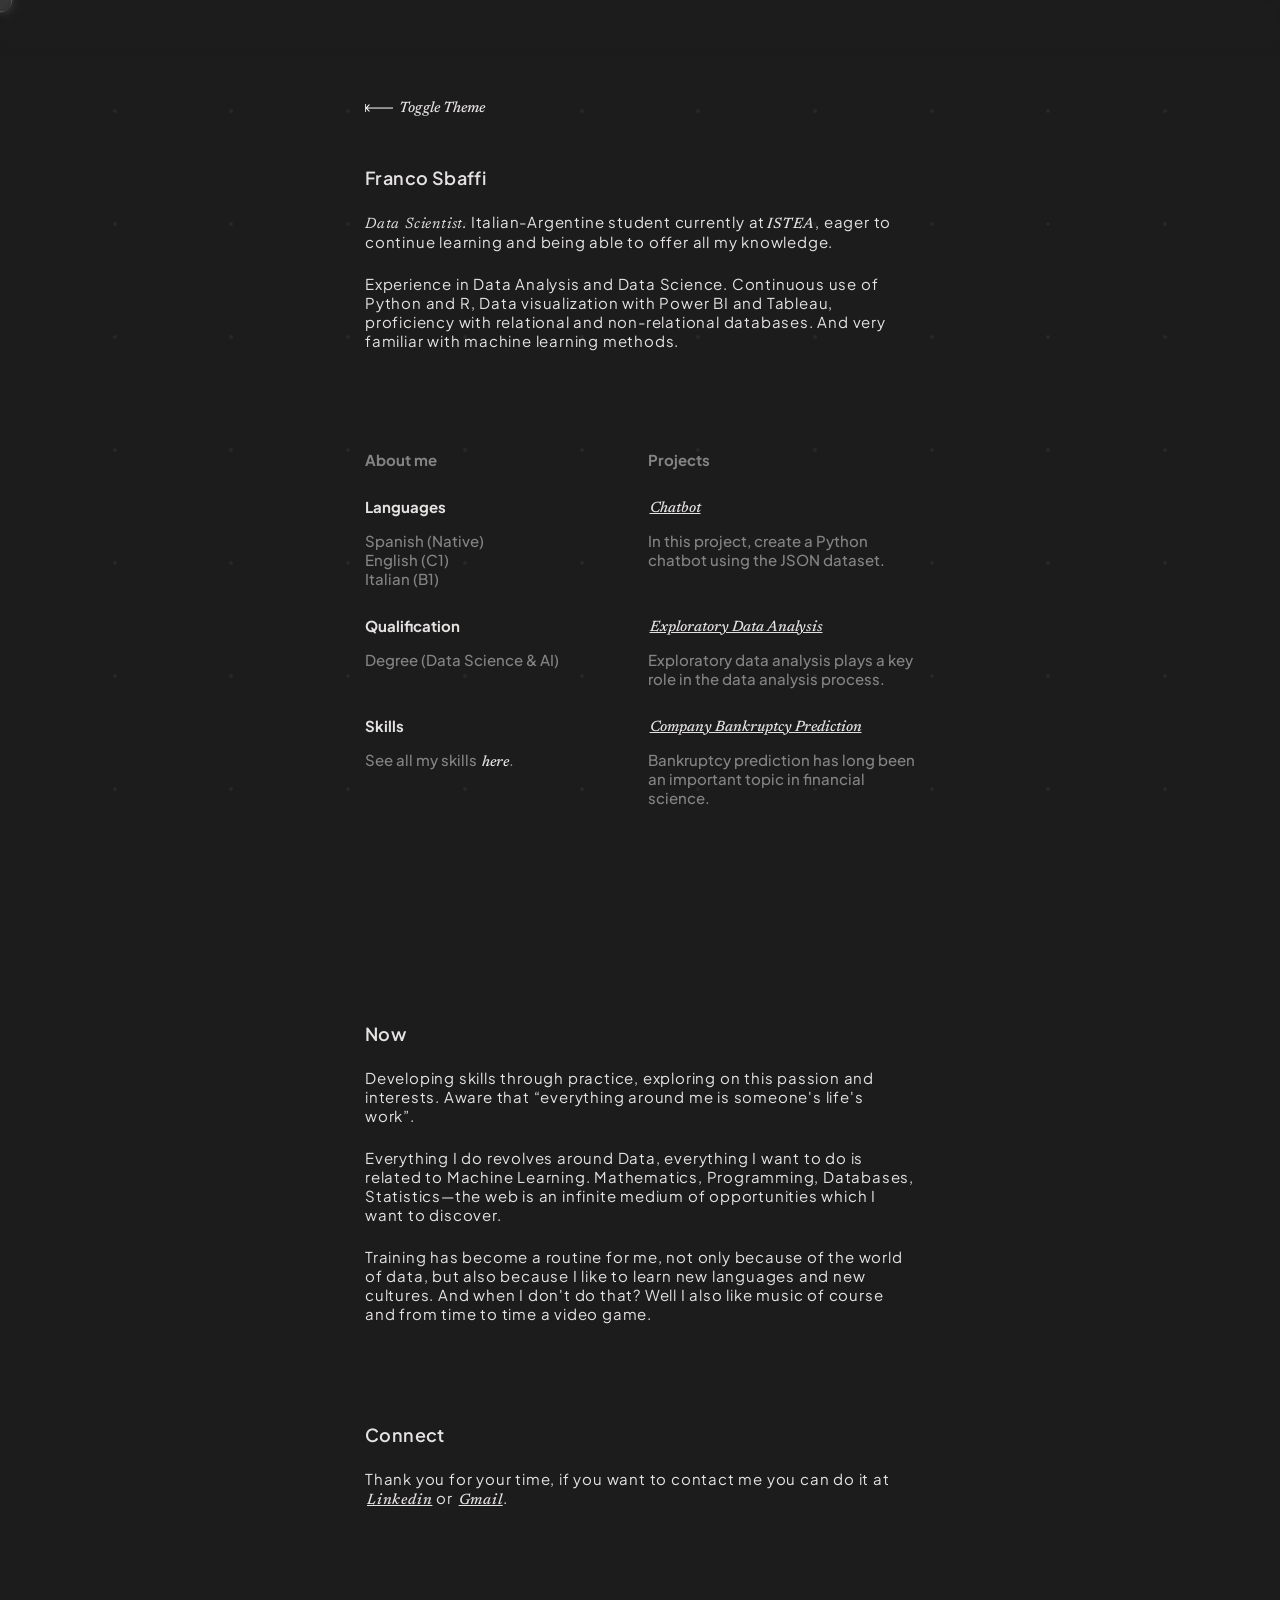
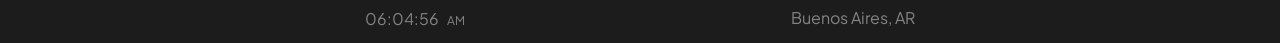
==== index.html @ c30d947d "Portfolio" ====
<!DOCTYPE html>
<html lang="en">

<head>
    <meta charset="UTF-8">
    <meta http-equiv="X-UA-Compatible" content="IE=edge">
    <meta name="viewport" content="width=device-width, initial-scale=1.0">
    <title>Franco Sbaffi</title>
    <link rel="icon" href="assets/img/Icon.svg">
    <link rel="stylesheet" href="assets/css/style.css">
</head>

<body>

    <!-- Bg Animation Effect Start -->
    <div class="bg-animation-effect"></div>
    <!-- Bg Animation Effect End -->


    <!-- START CURSOR -->

    <div class="container cursor outer"></div>
    <div class="container cursor inner"></div>

    <!-- END CURSOR -->

    <!-- PROGRESS BAR START -->
    
    <!-- PROGRESS BAR END -->

    <!-- START NAVBAR -->

    <nav class="navbar">
    </nav>
    
    <!-- END NAVBAR -->


    <!-- START ARTICLE -->

    <main class="container fade-in">
        <article class="sec-padding">
            <div class="arrow-back">
                <img class="arrow-img" src="assets/img/arrow.png" alt="arrow">
                <a class="btn link" href="#">Toggle Theme</a>
            </div>
            <div class="align-start">
                <h1 class="title">Franco Sbaffi</h1>
                <p class="sub-title"><span>Data Scientist.</span> Italian-Argentine student currently at<a class="link" href="https://www.istea.edu.ar/tecnicatura-superior-en-ciencias-de-datos" target="_blank">ISTEA</a>, eager to continue learning and being able to offer all my knowledge.</p>
            </div>
            <div class="align-start">
                <p class="sub-title">
                     Experience in Data Analysis and Data Science. Continuous use of Python and R, Data visualization with Power BI and Tableau, proficiency with relational and non-relational databases. And very familiar with machine learning methods.
                </p>
            </div>
            <div class="sec-grid sec-padding">
                <h3>About me</h3>
                <h3>Projects</h3>
                <p class="dot">Languages</p>
                <p class="dot"><a class="project-link link" href="#">Chatbot</a></p>
                <p class="desc">Spanish (Native) <br> English (C1) <br> Italian (B1)</p>
                <p class="desc">In this project, create a Python chatbot using the JSON dataset.</p>
                <p class="dot">Qualification</p>
                <p class="dot"><a class="project-link link" href="#">Exploratory Data Analysis</a></p>
                <p class="desc">Degree (Data Science & AI)</p>
                <p class="desc">Exploratory data analysis plays a key role in the data analysis process.</p>
                <p class="dot">Skills</p>
                <p class="dot"><a class="project-link link" href="#">Company Bankruptcy Prediction</a></p>
                <p class="desc">See all my skills <a class="link" href="https://www.linkedin.com/in/franco-sbaffi/details/skills/" target="_blank">here</a>.</p>
                <p class="desc">Bankruptcy prediction has long been an important topic in financial science.</p>
                <p></p>
            </div>
            <div class="sec-padding">
                <h2>Now</h2>
                <p class="sub-title">Developing skills through practice, exploring on this passion and interests. Aware that “everything around me is someone's life's work”.</p>
                <p class="sub-title">Everything I do revolves around Data, everything I want to do is related to Machine Learning. Mathematics, Programming, Databases, Statistics—the web is an infinite medium of opportunities which I want to discover.</p>
                <p class="sub-title">Training has become a routine for me, not only because of the world of data, but also because I like to learn new languages and new cultures. And when I don't do that? Well I also like music of course and from time to time a video game.</p>
            </div>
            <div>
                <h2>Connect</h2>
                <p class="sub-title">Thank you for your time, if you want to contact me you can do it at<a class="btn link social" href="https://www.linkedin.com/in/franco-sbaffi/" target="_blank"><span>Linkedin</span></a> or <a class="btn link social" href="mailto:sbaffids@gmail.com" target="_blank"><span>Gmail</span></a>.</p>
            </div>
        </article>     
    </main>

    <!-- END ARTICLE -->

    <!-- START CLOCK -->
    <div class="container timer fade-in">

        <div class="time">12:05:32</div>
        <div class="time-per">am</div>
        <div class="ubication_ar">Buenos Aires, AR</div>

    </div>
    <!-- END CLOCK -->

    <script src="assets/js/script.js"></script>
</body>

</html>
---- assets/css/style.css ----
/* FONTS */
@import url('https://fonts.googleapis.com/css2?family=Plus+Jakarta+Sans:wght@200;300;400;500;600;700;800&display=swap');
@import url('https://fonts.googleapis.com/css2?family=Newsreader:opsz,wght@6..72,200;6..72,300;6..72,400;6..72,500;6..72,600&display=swap');


/* VARIABLES */

:root {
    --background: #1c1c1c;
    --background-animated: #292727;
    --white: #e5e2e2;
    --dark: #293241;
    --font-primary: 'Plus Jakarta Sans', sans-serif; 
    --font-secondary: 'Newsreader', serif;
    --border-cursor: #f7f7f770;
    --inner-cursor: #f7f7f720;
    --inner-hover: #f7f7f7;
    --scrollbar: #3f3c3c;
    --opacity: #858383;
}

.fade-in {
    animation: fadeIn ease 5s;
    -webkit-animation: fadeIn ease 5s;
    -moz-animation: fadeIn ease 5s;
    -o-animation: fadeIn ease 5s;
    -ms-animation: fadeIn ease 5s;
  }
  
  
  @keyframes fadeIn{
    0% {
      opacity:0;
    }
    100% {
      opacity:1;
    }
  }
  
  @-moz-keyframes fadeIn {
    0% {
      opacity:0;
    }
    100% {
      opacity:1;
    }
  }
  
  @-webkit-keyframes fadeIn {
    0% {
      opacity:0;
    }
    100% {
      opacity:1;
    }
  }
  
  @-o-keyframes fadeIn {
    0% {
      opacity:0;
    }
    100% {
      opacity:1;
    }
  }
  
  @-ms-keyframes fadeIn {
    0% {
      opacity:0;
    }
    100% {
      opacity:1;
    }
  }
  

/*  GLOBALS SETTING  */

* {
    margin: 0;
    padding: 0;
    box-sizing: border-box;
}

body {
    background-color: var(--background);
    font-family: 'Plus Jakarta Sans', sans-serif;
    font-family: 'Newsreader', serif;
    cursor: none;
    overflow-x: hidden;
}

body.dark {
    --background: #e6e6e6;
    --background-animated: #dacdcd;
    --white: #181a1f;
    --font-primary: 'Plus Jakarta Sans', sans-serif; 
    --font-secondary: 'Newsreader', serif;
    --border-cursor: #1d1c1c70;
    --inner-cursor: #07070720;
    --inner-hover: #f7f7f7; 
    --scrollbar: #b8acac;
}

body.dark img {
    -webkit-filter: var(--white);
    filter: invert(100%);  
}

body::-webkit-scrollbar {
    display: none;
    width: 12px;
}

body::-webkit-scrollbar-track {
    background: var(--background);
}

body::-webkit-scrollbar-thumb {
    background-color: var(--scrollbar);
    border-radius: 3px;
}

a {
    text-decoration: none;
    cursor: none;
}

.container{
    max-width: 550px;
    margin: 0 auto;
    width: 90%;
}

.min-vh-100{
    min-height: 100vh;
}

.row{
    display: flex;
    flex-wrap: wrap;
}

.sec-padding{
    padding: 100px 0;
}

/* PROGRESS BAR */




/* MAIN START */

.navbar {
    position: fixed;
    height: 3.5em;
    width: 100%;
    backdrop-filter: blur(5px);
    opacity: .95;
    -webkit-backdrop-filter: blur(5px);
    -webkit-mask-image: linear-gradient(#000 25%, transparent);
    mask-image: linear-gradient(#000 25%, transparent);
}

.cursor {
    position: absolute;
    width: 25px;
    height: 25px;
    border-radius: 50%;
    transform: translate(-50%, -50%);
    pointer-events: none;
}

.outer {
    border: 1px solid var(--border-cursor);
}

.inner {
    background: var(--inner-cursor);  
    transition: 250ms ease-out;
}

.cursor.hover {
    transform: translate(-50%, -50%) scale(3); 
    transition: transform 250ms ease-in-out;
}

.inner.hover {
    background: var(--inner-hover);
    mix-blend-mode: difference;
}

main {
    display: flex;
    align-items: flex-start;
    justify-content: flex-start;
}

.arrow-back {
    padding-bottom: 50px;
}

.btn {
    display: inline-block;        
}

.link {
    font-size: 15px;
    font-weight: 500;
    font-style: italic;
    padding-left: 2px;
    color: var(--white);
    font-family: var(--font-secondary);
}

.link:hover {
    text-decoration: underline;  
}

.title {
    color: var(--white);
    letter-spacing: 0.4px;
    font-size: 18px;
    font-weight: 600;
    font-family: var(--font-primary);
}

span {
    font-size: 15px;
    font-style: italic;
    font-family: var(--font-secondary);
}

.sub-title {
    color: var(--white);
    letter-spacing: 0.8px;
    padding-top: 23px;
    font-family: var(--font-primary);
    font-size: 15px;
}

.project-link {
    color: var(--white);
    text-decoration: underline;
}

/* GRID TABLE */

.sec-grid {
    display: grid;
    grid-gap: 15px;
    text-align: left;
    grid-template-columns: 1fr 1fr;
    align-items: left;
    max-width: 1080px;
    margin: auto;
}

h3 {
    font-family: var(--font-primary);
    font-size: 15px;
    color: var(--opacity);
}

.dot {
    color: var(--white);
    font-family: var(--font-primary);
    position: relative; 
    place-self: center stretch;
    font-size: 15px;
    font-weight: 700;
    padding-top: 12px;
}

.dot::after {
    position: absolute;
    font-size: 0.75em;
    right: -12px;
}


.desc {
    font-size: 15px;
    font-family: var(--font-primary);
    color: var(--opacity);
    font-weight: 500;
}

/* CONNECT */

h2 {
    color: var(--white);
    font-family: var(--font-primary);
    letter-spacing: 0.4px;
    font-size: 18px;
    font-weight: 600;
}

.social {
    color: var(--white);
    text-decoration: 1px underline;
    font-weight: 500;
}

.timer {
    font-family: var(--font-primary);
    padding-bottom: 15px;
}

.time {
    color: var(--opacity);
    font-size: 16px;
    display: inline-block;
}

.time-per {
    color: var(--opacity);
    display: inline-block;
    text-transform: uppercase;
    font-size: 12px;
    margin-left: 5px;
}

.ubication_ar {
    display: flex;
    justify-content: end;
    text-align: end;
    color: var(--opacity);
    margin-top: -22.5px;
}

/* BACKGROUND ANIMATION EFFECT */

.bg-animation-effect {
    position: fixed;
    left: 0;
    top: 0;
    height: 100%;
    width: 100%;
    z-index: -1;
    display: flex;
    flex-wrap: wrap;
    align-content: space-evenly;
}

.bg-animation-effect div {
    height: 4px;
    width: 4px;
    background-color: var(--background-animated);
    margin-left: calc((100% - 40px) / 11);
    border-radius: 50%;
}

.bg-animation-effect div:nth-child(even) {
    animation: evenItems 9s linear infinite;
}

@keyframes evenItems {
    0% {
        transform: translateY(0vh);
    }

    100% {
        transform: translateY(12.5vh);
    }
}

.bg-animation-effect div:nth-child(odd) {
    animation: oddItems 8s linear infinite;
}

@keyframes oddItems {
    0% {
        transform: translateY(0vh);
    }

    100% {
        transform: translateY(-12.5vh);
    }
}

/* RESPONSIVE */

@media screen and (max-width: 767px){
    .cursor {
        display: none;  
    }
}

@media(max-width:767px){
    .bg-animation-effect .col-7,
    .bg-animation-effect .col-6{
        display: none;
    } 
    .bg-animation-effect div{
        margin-left: calc((100% - 20px) / 6);   
    }
    .portfolio-item{
        width: calc(100% - 30px); 
    }
}
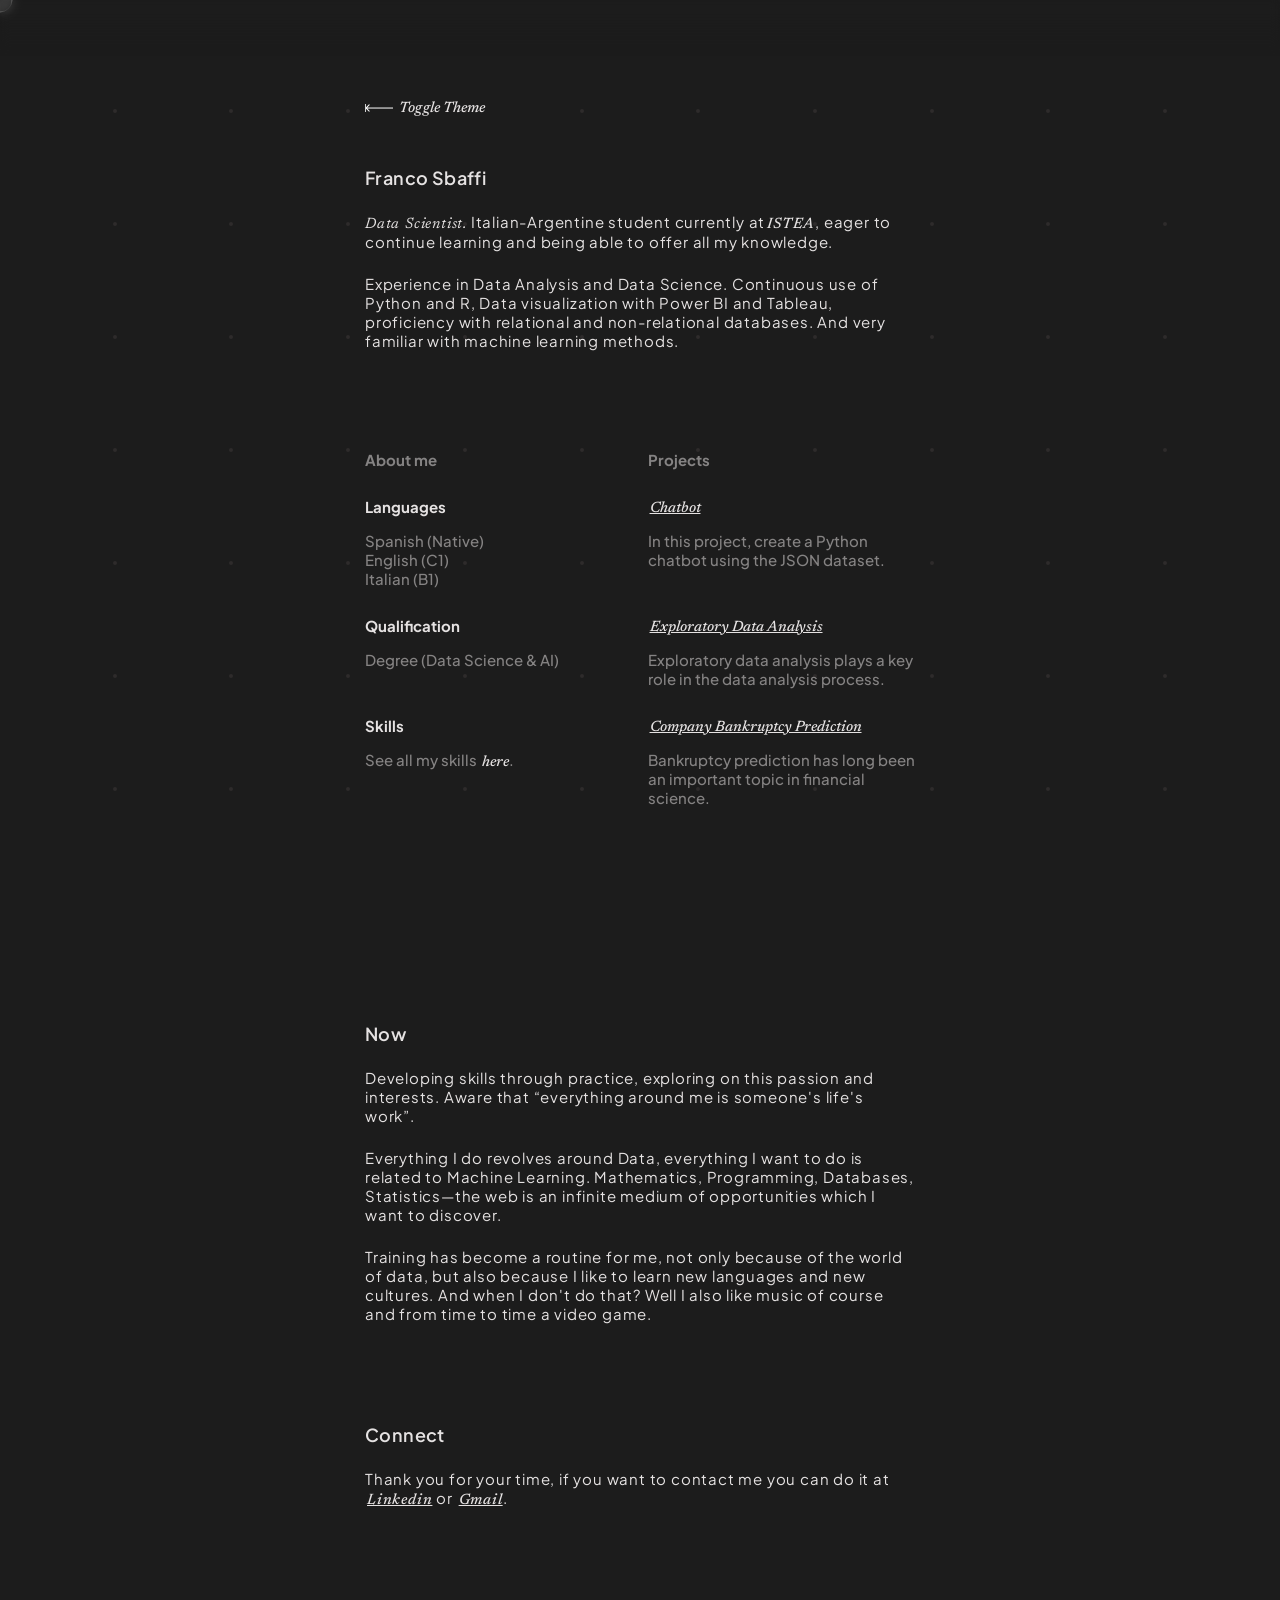
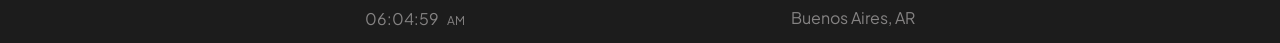
==== commit efbaa55e: "Last Portfolio" ====
--- a/index.html
+++ b/index.html
@@ -45,7 +45,9 @@
                 <a class="btn link" href="#">Toggle Theme</a>
             </div>
             <div class="align-start">
-                <h1 class="title">Franco Sbaffi</h1>
+                <h1 class="title hover-me">
+                    Franco Sbaffi
+                </h1>
                 <p class="sub-title"><span>Data Scientist.</span> Italian-Argentine student currently at<a class="link" href="https://www.istea.edu.ar/tecnicatura-superior-en-ciencias-de-datos" target="_blank">ISTEA</a>, eager to continue learning and being able to offer all my knowledge.</p>
             </div>
             <div class="align-start">
--- a/assets/css/style.css
+++ b/assets/css/style.css
@@ -1,4 +1,3 @@
-
 /* FONTS */
 @import url('https://fonts.googleapis.com/css2?family=Plus+Jakarta+Sans:wght@200;300;400;500;600;700;800&display=swap');
 @import url('https://fonts.googleapis.com/css2?family=Newsreader:opsz,wght@6..72,200;6..72,300;6..72,400;6..72,500;6..72,600&display=swap');
@@ -8,10 +7,10 @@
 
 :root {
     --background: #1c1c1c;
-    --background-animated: #292727;
+    --background-animated: #2e2b2b;
     --white: #e5e2e2;
     --dark: #293241;
-    --font-primary: 'Plus Jakarta Sans', sans-serif; 
+    --font-primary: 'Plus Jakarta Sans', sans-serif;
     --font-secondary: 'Newsreader', serif;
     --border-cursor: #f7f7f770;
     --inner-cursor: #f7f7f720;
@@ -26,54 +25,59 @@
     -moz-animation: fadeIn ease 5s;
     -o-animation: fadeIn ease 5s;
     -ms-animation: fadeIn ease 5s;
-  }
-  
-  
-  @keyframes fadeIn{
-    0% {
-      opacity:0;
-    }
-    100% {
-      opacity:1;
-    }
-  }
-  
-  @-moz-keyframes fadeIn {
-    0% {
-      opacity:0;
-    }
-    100% {
-      opacity:1;
-    }
-  }
-  
-  @-webkit-keyframes fadeIn {
-    0% {
-      opacity:0;
-    }
-    100% {
-      opacity:1;
-    }
-  }
-  
-  @-o-keyframes fadeIn {
-    0% {
-      opacity:0;
-    }
-    100% {
-      opacity:1;
-    }
-  }
-  
-  @-ms-keyframes fadeIn {
-    0% {
-      opacity:0;
-    }
-    100% {
-      opacity:1;
-    }
-  }
-  
+}
+
+
+@keyframes fadeIn {
+    0% {
+        opacity: 0;
+    }
+
+    100% {
+        opacity: 1;
+    }
+}
+
+@-moz-keyframes fadeIn {
+    0% {
+        opacity: 0;
+    }
+
+    100% {
+        opacity: 1;
+    }
+}
+
+@-webkit-keyframes fadeIn {
+    0% {
+        opacity: 0;
+    }
+
+    100% {
+        opacity: 1;
+    }
+}
+
+@-o-keyframes fadeIn {
+    0% {
+        opacity: 0;
+    }
+
+    100% {
+        opacity: 1;
+    }
+}
+
+@-ms-keyframes fadeIn {
+    0% {
+        opacity: 0;
+    }
+
+    100% {
+        opacity: 1;
+    }
+}
+
 
 /*  GLOBALS SETTING  */
 
@@ -93,19 +97,19 @@
 
 body.dark {
     --background: #e6e6e6;
-    --background-animated: #dacdcd;
+    --background-animated: #cbbbbb;
     --white: #181a1f;
-    --font-primary: 'Plus Jakarta Sans', sans-serif; 
+    --font-primary: 'Plus Jakarta Sans', sans-serif;
     --font-secondary: 'Newsreader', serif;
     --border-cursor: #1d1c1c70;
     --inner-cursor: #07070720;
-    --inner-hover: #f7f7f7; 
+    --inner-hover: #f7f7f7;
     --scrollbar: #b8acac;
 }
 
 body.dark img {
     -webkit-filter: var(--white);
-    filter: invert(100%);  
+    filter: invert(100%);
 }
 
 body::-webkit-scrollbar {
@@ -127,22 +131,22 @@
     cursor: none;
 }
 
-.container{
+.container {
     max-width: 550px;
     margin: 0 auto;
     width: 90%;
 }
 
-.min-vh-100{
+.min-vh-100 {
     min-height: 100vh;
 }
 
-.row{
+.row {
     display: flex;
     flex-wrap: wrap;
 }
 
-.sec-padding{
+.sec-padding {
     padding: 100px 0;
 }
 
@@ -178,12 +182,12 @@
 }
 
 .inner {
-    background: var(--inner-cursor);  
+    background: var(--inner-cursor);
     transition: 250ms ease-out;
 }
 
 .cursor.hover {
-    transform: translate(-50%, -50%) scale(3); 
+    transform: translate(-50%, -50%) scale(3);
     transition: transform 250ms ease-in-out;
 }
 
@@ -203,7 +207,7 @@
 }
 
 .btn {
-    display: inline-block;        
+    display: inline-block;
 }
 
 .link {
@@ -216,7 +220,7 @@
 }
 
 .link:hover {
-    text-decoration: underline;  
+    text-decoration: underline;
 }
 
 .title {
@@ -267,7 +271,7 @@
 .dot {
     color: var(--white);
     font-family: var(--font-primary);
-    position: relative; 
+    position: relative;
     place-self: center stretch;
     font-size: 15px;
     font-weight: 700;
@@ -383,22 +387,24 @@
 
 /* RESPONSIVE */
 
-@media screen and (max-width: 767px){
+@media screen and (max-width: 767px) {
     .cursor {
-        display: none;  
-    }
-}
-
-@media(max-width:767px){
+        display: none;
+    }
+}
+
+@media(max-width:767px) {
+
     .bg-animation-effect .col-7,
-    .bg-animation-effect .col-6{
+    .bg-animation-effect .col-6 {
         display: none;
-    } 
-    .bg-animation-effect div{
-        margin-left: calc((100% - 20px) / 6);   
-    }
-    .portfolio-item{
-        width: calc(100% - 30px); 
-    }
-}
-
+    }
+
+    .bg-animation-effect div {
+        margin-left: calc((100% - 20px) / 6);
+    }
+
+    .portfolio-item {
+        width: calc(100% - 30px);
+    }
+}
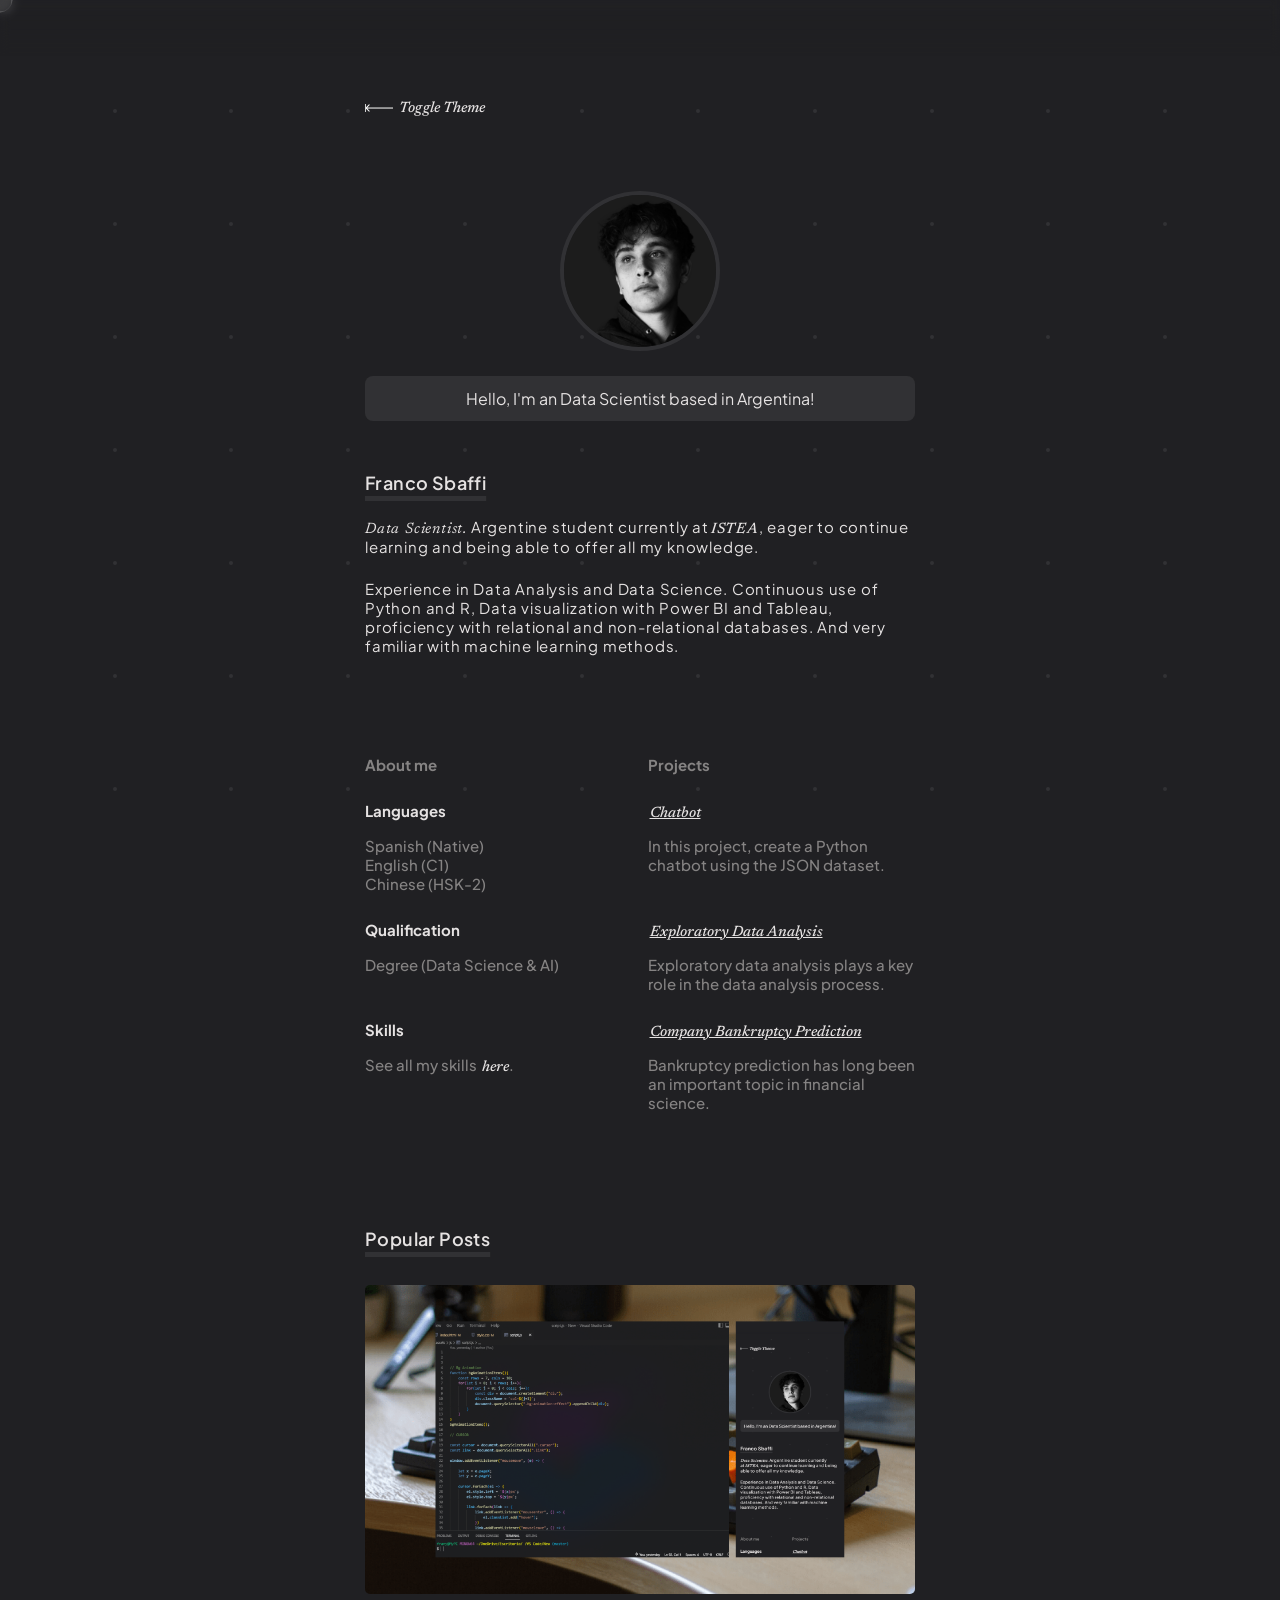
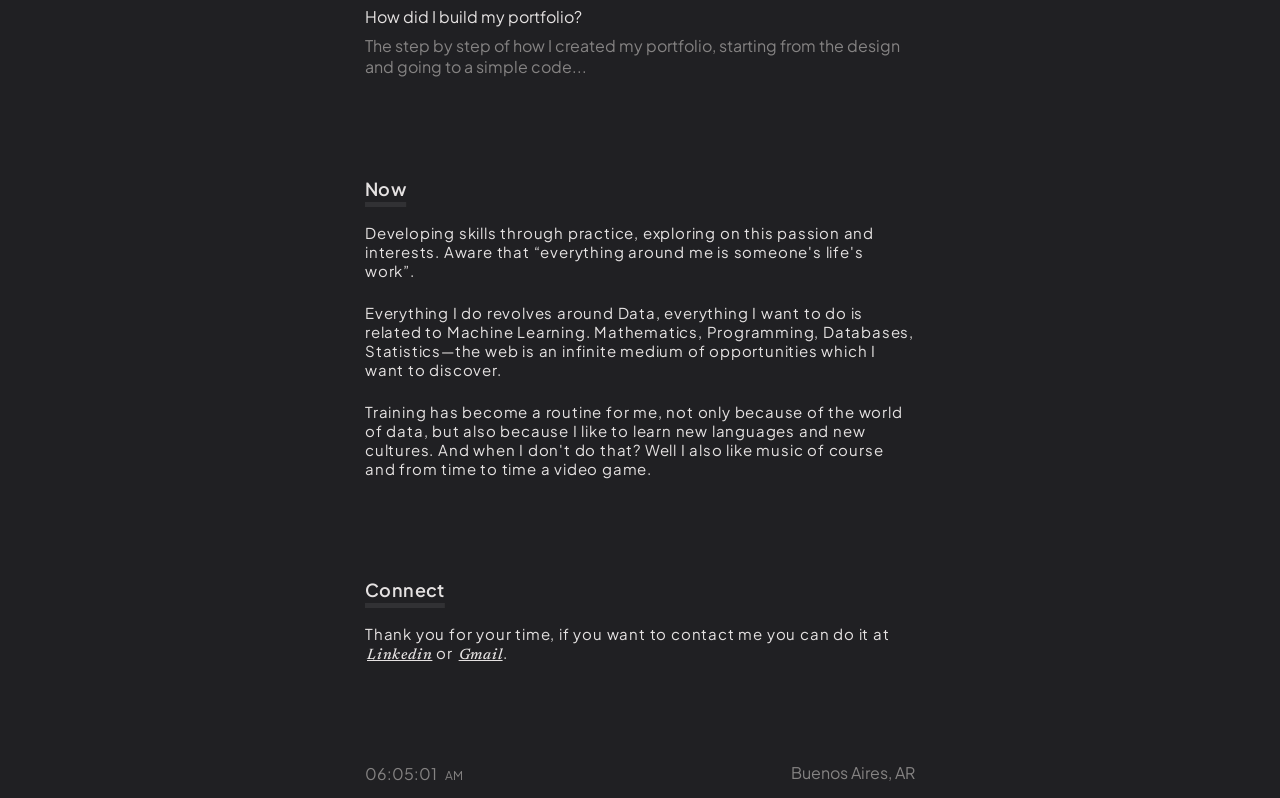
==== commit 70ddfe93: "Update Portfolio" ====
--- a/index.html
+++ b/index.html
@@ -45,10 +45,16 @@
                 <a class="btn link" href="#">Toggle Theme</a>
             </div>
             <div class="align-start">
+                <div>
+                    <div class="img-content">
+                        <img class="profile-img" src="assets/img/Profile.jpg" alt="Picture">
+                    </div>     
+                    <p class="presentation">Hello, I'm an Data Scientist based in Argentina!</p>
+                </div>
                 <h1 class="title hover-me">
                     Franco Sbaffi
                 </h1>
-                <p class="sub-title"><span>Data Scientist.</span> Italian-Argentine student currently at<a class="link" href="https://www.istea.edu.ar/tecnicatura-superior-en-ciencias-de-datos" target="_blank">ISTEA</a>, eager to continue learning and being able to offer all my knowledge.</p>
+                <p class="sub-title"><span>Data Scientist.</span>  Argentine student currently at<a class="link" href="https://www.istea.edu.ar/tecnicatura-superior-en-ciencias-de-datos" target="_blank">ISTEA</a>, eager to continue learning and being able to offer all my knowledge.</p>
             </div>
             <div class="align-start">
                 <p class="sub-title">
@@ -60,7 +66,7 @@
                 <h3>Projects</h3>
                 <p class="dot">Languages</p>
                 <p class="dot"><a class="project-link link" href="#">Chatbot</a></p>
-                <p class="desc">Spanish (Native) <br> English (C1) <br> Italian (B1)</p>
+                <p class="desc">Spanish (Native) <br> English (C1) <br> Chinese (HSK-2)</p>
                 <p class="desc">In this project, create a Python chatbot using the JSON dataset.</p>
                 <p class="dot">Qualification</p>
                 <p class="dot"><a class="project-link link" href="#">Exploratory Data Analysis</a></p>
@@ -71,6 +77,15 @@
                 <p class="desc">See all my skills <a class="link" href="https://www.linkedin.com/in/franco-sbaffi/details/skills/" target="_blank">here</a>.</p>
                 <p class="desc">Bankruptcy prediction has long been an important topic in financial science.</p>
                 <p></p>
+            </div>
+            <div>
+                <h2>Popular Posts</h2>
+                <div class="post-content">
+                    <a href="#"><img class="post" src="assets/img/post/Post1.png"  alt="">
+                    <p class="title-post">How did I build my portfolio?</p>
+                    <p class="sub-title-post">The step by step of how I created my portfolio, starting from the design and going to a simple code...</p>
+                    </a>
+                </div>
             </div>
             <div class="sec-padding">
                 <h2>Now</h2>
--- a/assets/css/style.css
+++ b/assets/css/style.css
@@ -6,8 +6,8 @@
 /* VARIABLES */
 
 :root {
-    --background: #1c1c1c;
-    --background-animated: #2e2b2b;
+    --background: #202023;
+    --background-animated: #313134;
     --white: #e5e2e2;
     --dark: #293241;
     --font-primary: 'Plus Jakarta Sans', sans-serif;
@@ -19,6 +19,11 @@
     --opacity: #858383;
 }
 
+::selection {
+    background: var(--background-animated);
+    color: var(--white);
+}
+
 .fade-in {
     animation: fadeIn ease 5s;
     -webkit-animation: fadeIn ease 5s;
@@ -96,8 +101,8 @@
 }
 
 body.dark {
-    --background: #e6e6e6;
-    --background-animated: #cbbbbb;
+    --background: #f0e7db;
+    --background-animated: #d3c9bc;
     --white: #181a1f;
     --font-primary: 'Plus Jakarta Sans', sans-serif;
     --font-secondary: 'Newsreader', serif;
@@ -107,14 +112,13 @@
     --scrollbar: #b8acac;
 }
 
-body.dark img {
+body.dark .arrow-img {
     -webkit-filter: var(--white);
     filter: invert(100%);
 }
 
 body::-webkit-scrollbar {
-    display: none;
-    width: 12px;
+    width: 15px;
 }
 
 body::-webkit-scrollbar-track {
@@ -122,7 +126,7 @@
 }
 
 body::-webkit-scrollbar-thumb {
-    background-color: var(--scrollbar);
+    background-color: var(--background-animated);
     border-radius: 3px;
 }
 
@@ -223,12 +227,40 @@
     text-decoration: underline;
 }
 
+.img-content {
+    display: flex;
+    align-items: center;
+    justify-content: center;
+    margin-top: 25px;
+    margin-bottom: 25px;
+}
+
+.profile-img {
+    width: 160px;
+    border-radius: 50%; 
+    border: 4px solid var(--background-animated); 
+}
+
+.presentation {
+    background: var(--background-animated);
+    padding: 12px;
+    margin-bottom: 15px;
+    border-radius: 8px;
+    color: var(--white);
+    font-family: var(--font-primary);
+    text-align: center;
+}
+
 .title {
     color: var(--white);
     letter-spacing: 0.4px;
     font-size: 18px;
     font-weight: 600;
     font-family: var(--font-primary);
+    margin-top: 50px;
+    text-decoration: 5px underline;
+    text-underline-offset: 6px;
+    text-decoration-color: var(--background-animated);
 }
 
 span {
@@ -292,6 +324,32 @@
     font-weight: 500;
 }
 
+/* POST */
+
+.post { 
+    width: 100%;
+    margin-top: 35px;
+    border-radius: 5px;
+}
+
+.post:hover {
+    cursor: pointer;
+    filter: brightness(0.5);
+    transition: all .2s linear;
+}
+
+.title-post {
+    color: var(--white);
+    font-family: var(--font-primary);
+    margin-top: 8px;
+}
+
+.sub-title-post {
+    color: var(--opacity);
+    font-family: var(--font-primary);
+    margin-top: 8px;
+}
+
 /* CONNECT */
 
 h2 {
@@ -300,6 +358,9 @@
     letter-spacing: 0.4px;
     font-size: 18px;
     font-weight: 600;
+    text-decoration: 5px underline;
+    text-underline-offset: 6px;
+    text-decoration-color: var(--background-animated);
 }
 
 .social {
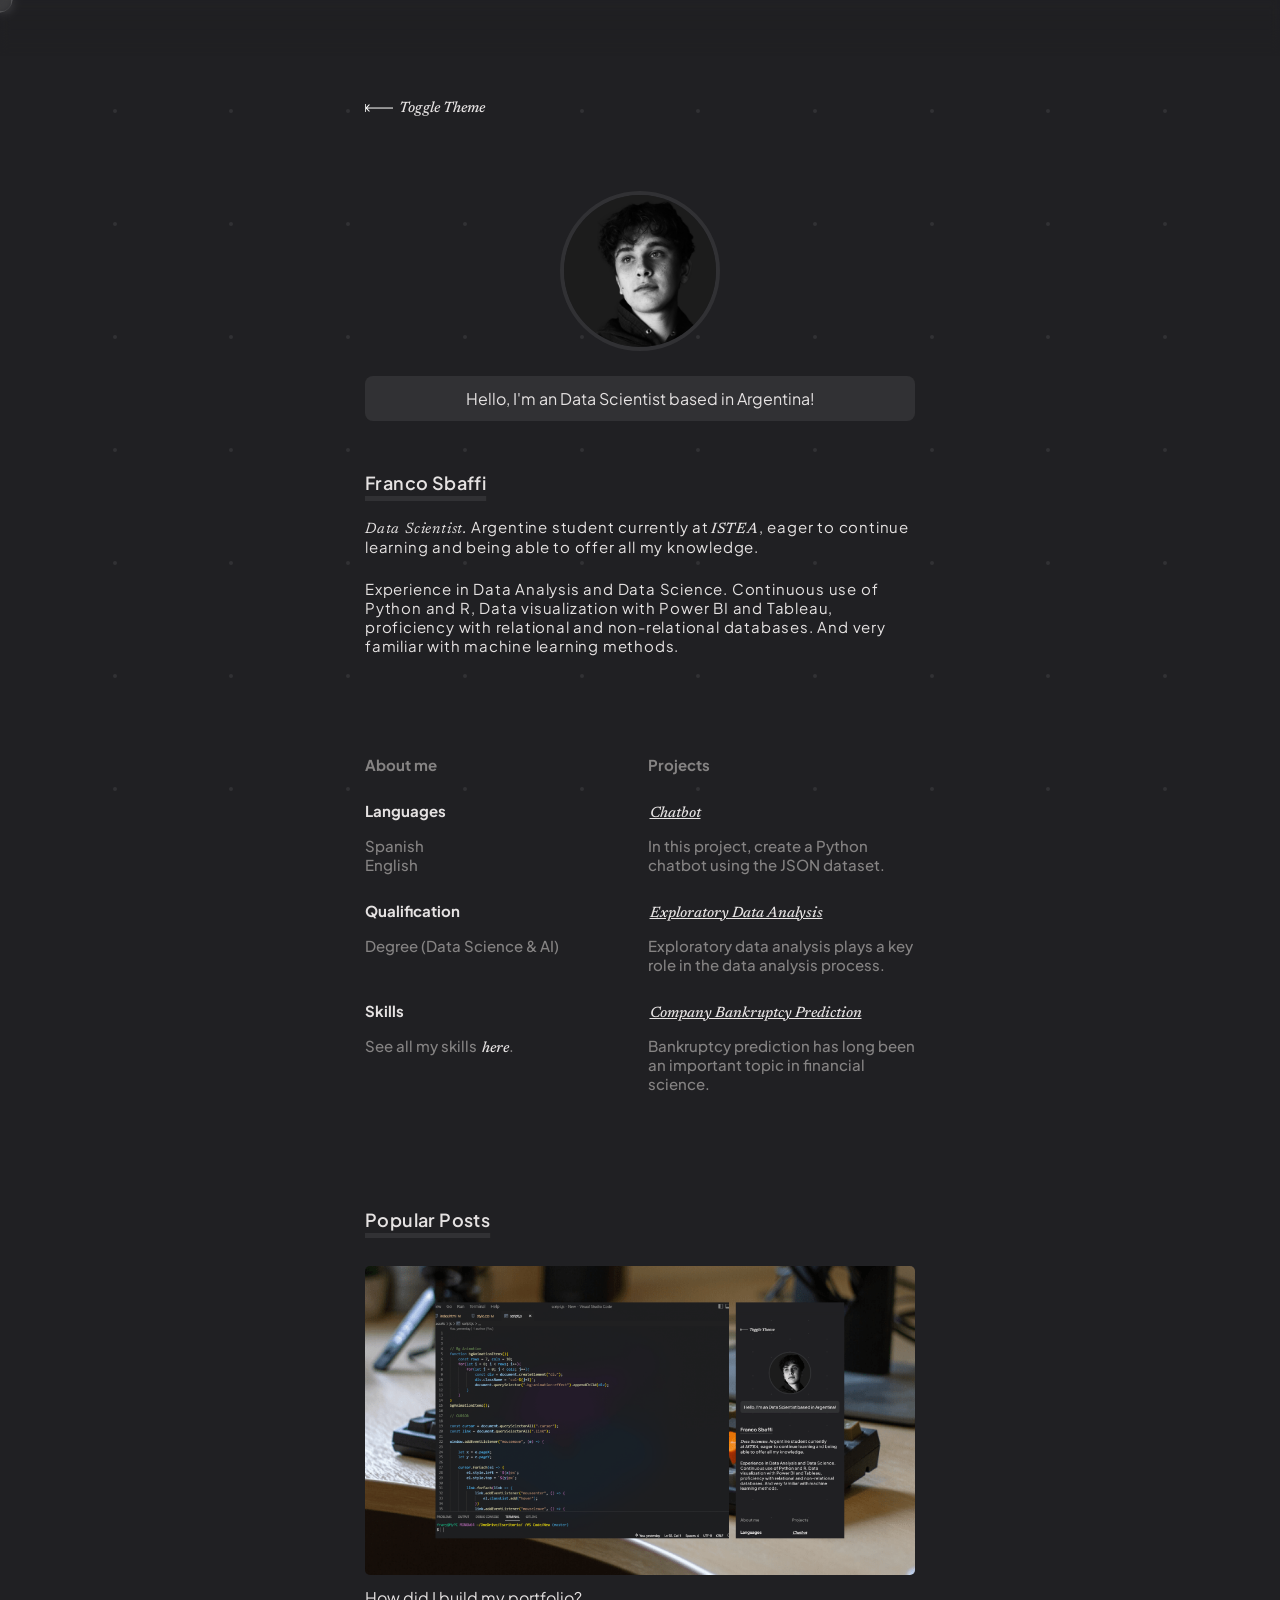
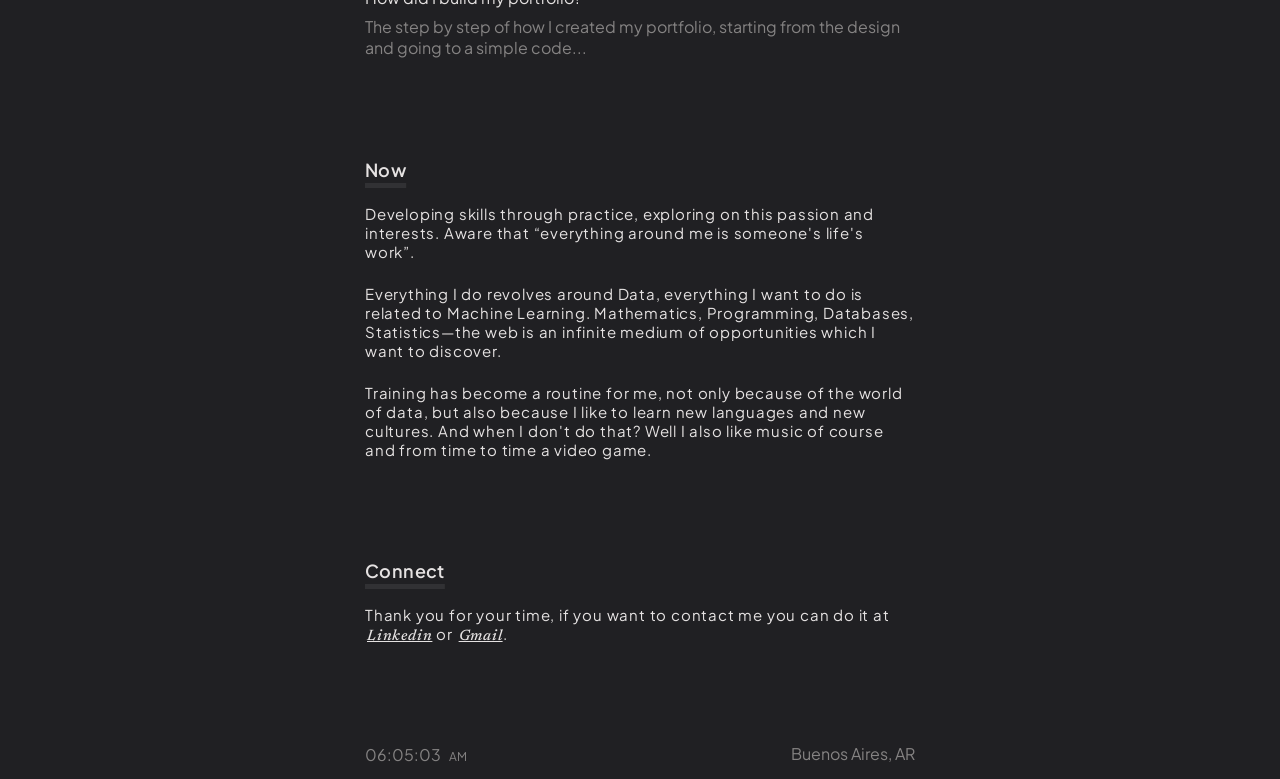
==== commit 0d4eee1d: "Update Section Portfolio" ====
--- a/index.html
+++ b/index.html
@@ -23,10 +23,6 @@
     <div class="container cursor inner"></div>
 
     <!-- END CURSOR -->
-
-    <!-- PROGRESS BAR START -->
-    
-    <!-- PROGRESS BAR END -->
 
     <!-- START NAVBAR -->
 
@@ -66,7 +62,7 @@
                 <h3>Projects</h3>
                 <p class="dot">Languages</p>
                 <p class="dot"><a class="project-link link" href="#">Chatbot</a></p>
-                <p class="desc">Spanish (Native) <br> English (C1) <br> Chinese (HSK-2)</p>
+                <p class="desc">Spanish <br> English <br></p>
                 <p class="desc">In this project, create a Python chatbot using the JSON dataset.</p>
                 <p class="dot">Qualification</p>
                 <p class="dot"><a class="project-link link" href="#">Exploratory Data Analysis</a></p>
@@ -81,7 +77,7 @@
             <div>
                 <h2>Popular Posts</h2>
                 <div class="post-content">
-                    <a href="#"><img class="post" src="assets/img/post/Post1.png"  alt="">
+                    <a href="assets/pages/post-portfolio.html"><img class="post" src="assets/img/post/Post1.png"  alt="">
                     <p class="title-post">How did I build my portfolio?</p>
                     <p class="sub-title-post">The step by step of how I created my portfolio, starting from the design and going to a simple code...</p>
                     </a>
--- a/assets/css/style.css
+++ b/assets/css/style.css
@@ -25,11 +25,11 @@
 }
 
 .fade-in {
-    animation: fadeIn ease 5s;
-    -webkit-animation: fadeIn ease 5s;
-    -moz-animation: fadeIn ease 5s;
-    -o-animation: fadeIn ease 5s;
-    -ms-animation: fadeIn ease 5s;
+    animation: fadeIn ease 2.5s;
+    -webkit-animation: fadeIn ease 2.5s;
+    -moz-animation: fadeIn ease 2.5s;
+    -o-animation: fadeIn ease 2.5s;
+    -ms-animation: fadeIn ease 2.5s;
 }
 
 
@@ -227,6 +227,23 @@
     text-decoration: underline;
 }
 
+.back-home {
+    font-style: italic;
+    font-family: var(--font-secondary);
+    color: var(--white);
+    padding-left: 2px;
+}
+
+.back-home:hover {
+    text-decoration: underline;
+}
+
+.back-post {
+    background-color: var(--background-animated);
+    border-radius: 3px;
+    padding: 1px;
+}
+
 .img-content {
     display: flex;
     align-items: center;
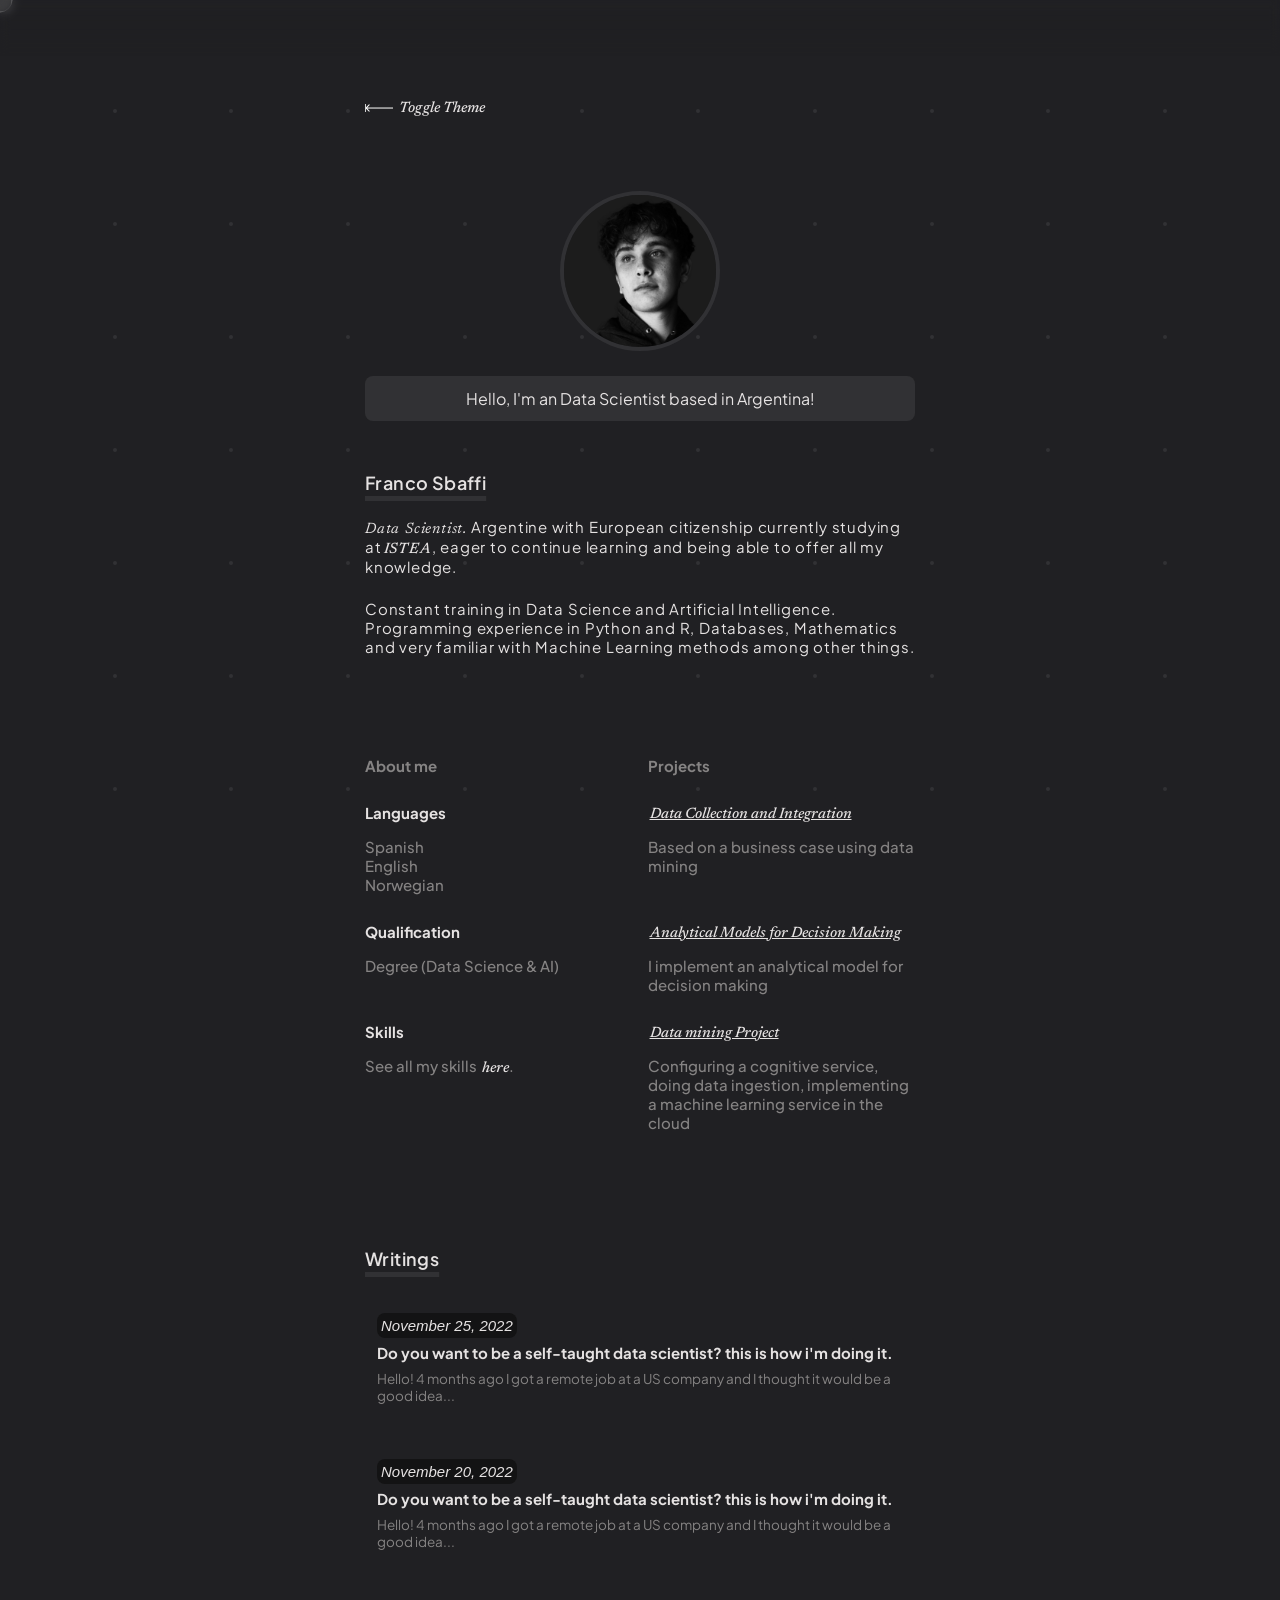
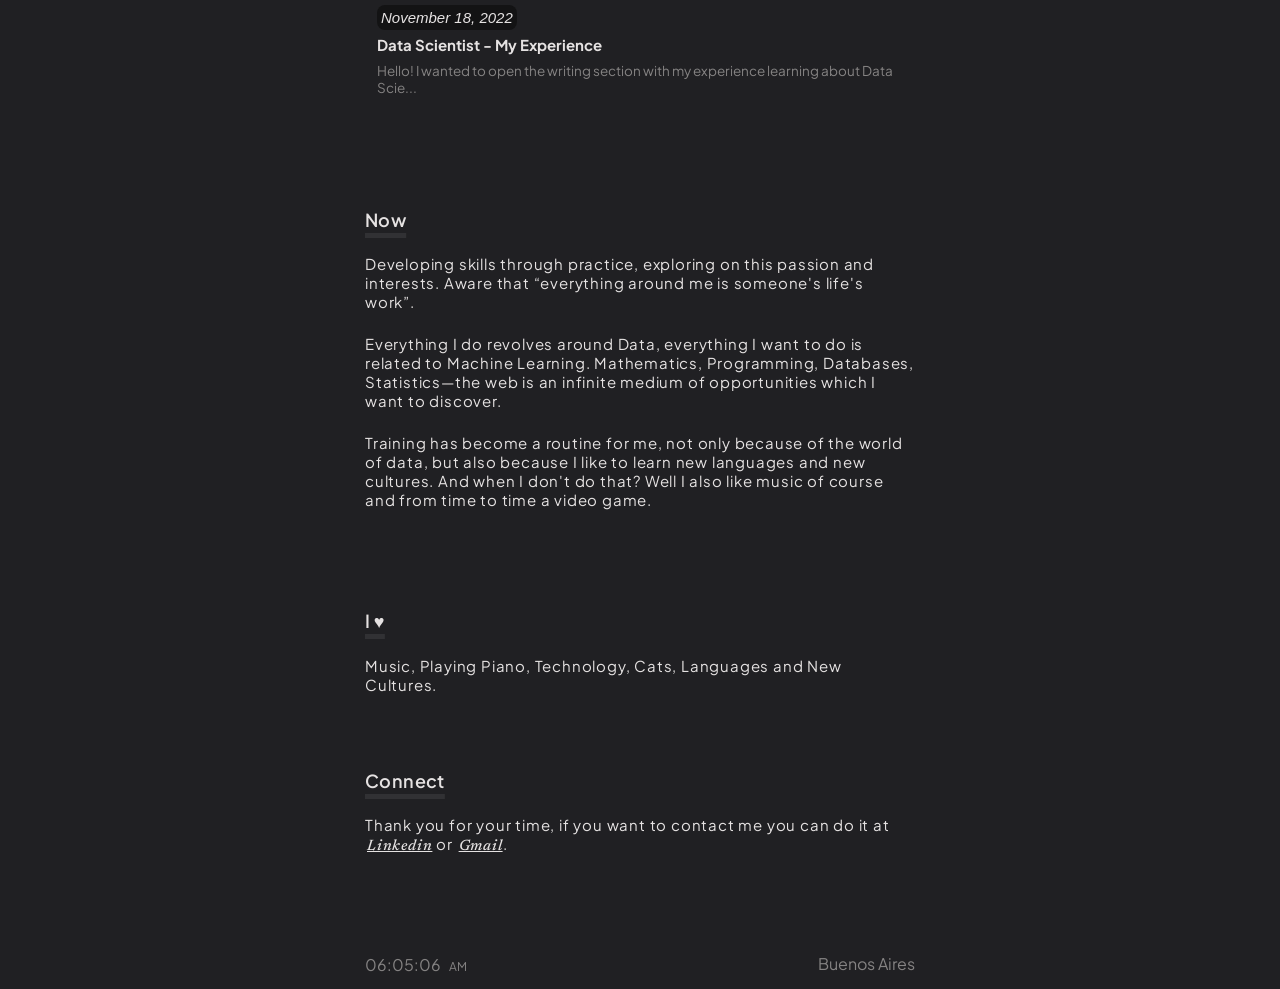
==== commit 15a2827c: "Writings New" ====
--- a/index.html
+++ b/index.html
@@ -5,7 +5,7 @@
     <meta charset="UTF-8">
     <meta http-equiv="X-UA-Compatible" content="IE=edge">
     <meta name="viewport" content="width=device-width, initial-scale=1.0">
-    <title>Franco Sbaffi</title>
+    <title>Franco Sbaffi - Homepage</title>
     <link rel="icon" href="assets/img/Icon.svg">
     <link rel="stylesheet" href="assets/css/style.css">
 </head>
@@ -50,37 +50,54 @@
                 <h1 class="title hover-me">
                     Franco Sbaffi
                 </h1>
-                <p class="sub-title"><span>Data Scientist.</span>  Argentine student currently at<a class="link" href="https://www.istea.edu.ar/tecnicatura-superior-en-ciencias-de-datos" target="_blank">ISTEA</a>, eager to continue learning and being able to offer all my knowledge.</p>
+                <p class="sub-title"><span>Data Scientist.</span>  Argentine with European citizenship  currently studying at<a class="link" href="https://www.istea.edu.ar/tecnicatura-superior-en-ciencias-de-datos" target="_blank">ISTEA</a>, eager to continue learning and being able to offer all my knowledge.</p>
             </div>
             <div class="align-start">
                 <p class="sub-title">
-                     Experience in Data Analysis and Data Science. Continuous use of Python and R, Data visualization with Power BI and Tableau, proficiency with relational and non-relational databases. And very familiar with machine learning methods.
+                    Constant training in Data Science and Artificial Intelligence. Programming experience in Python and R, Databases, Mathematics and very familiar with Machine Learning methods among other things.
                 </p>
             </div>
             <div class="sec-grid sec-padding">
                 <h3>About me</h3>
                 <h3>Projects</h3>
                 <p class="dot">Languages</p>
-                <p class="dot"><a class="project-link link" href="#">Chatbot</a></p>
-                <p class="desc">Spanish <br> English <br></p>
-                <p class="desc">In this project, create a Python chatbot using the JSON dataset.</p>
+                <p class="dot"><a class="project-link btn link" href="#">Data Collection and Integration</a></p>
+                <p class="desc">Spanish <br> English <br> Norwegian</p>
+                <p class="desc">Based on a business case using data mining </p>
                 <p class="dot">Qualification</p>
-                <p class="dot"><a class="project-link link" href="#">Exploratory Data Analysis</a></p>
+                <p class="dot"><a class="project-link link" href="#">Analytical Models for Decision Making</a></p>
                 <p class="desc">Degree (Data Science & AI)</p>
-                <p class="desc">Exploratory data analysis plays a key role in the data analysis process.</p>
+                <p class="desc">I implement an analytical model for decision making</p>
                 <p class="dot">Skills</p>
-                <p class="dot"><a class="project-link link" href="#">Company Bankruptcy Prediction</a></p>
+                <p class="dot"><a class="project-link link" href="#">Data mining Project</a></p>
                 <p class="desc">See all my skills <a class="link" href="https://www.linkedin.com/in/franco-sbaffi/details/skills/" target="_blank">here</a>.</p>
-                <p class="desc">Bankruptcy prediction has long been an important topic in financial science.</p>
+                <p class="desc">Configuring a cognitive service, doing data ingestion, implementing a machine learning service in the cloud</p>
                 <p></p>
             </div>
             <div>
-                <h2>Popular Posts</h2>
                 <div class="post-content">
-                    <a href="assets/pages/post-portfolio.html"><img class="post" src="assets/img/post/Post1.png"  alt="">
-                    <p class="title-post">How did I build my portfolio?</p>
-                    <p class="sub-title-post">The step by step of how I created my portfolio, starting from the design and going to a simple code...</p>
+                    <h2>Writings</h2>
+                    <a href="#">
+                        <div class="content-wr">
+                            <span class="date-wr">November 25, 2022</span>
+                            <h3 class="title-wr">Do you want to be a self-taught data scientist? this is how i'm doing it.</h3>
+                            <p class="sub-title-wr">Hello! 4 months ago I got a remote job at a US company and I thought it would be a good idea...</p> 
+                        </div>
                     </a>
+                    <a href="#">
+                        <div class="content-wr">
+                            <span class="date-wr">November 20, 2022</span>
+                            <h3 class="title-wr">Do you want to be a self-taught data scientist? this is how i'm doing it.</h3>
+                            <p class="sub-title-wr">Hello! 4 months ago I got a remote job at a US company and I thought it would be a good idea...</p> 
+                        </div>
+                    </a>
+                    <a href="assets/pages/roadmap.html">
+                        <div class="content-wr">
+                            <span class="date-wr">November 18, 2022</span>
+                            <h3 class="title-wr">Data Scientist - My Experience</h3>
+                            <p class="sub-title-wr">Hello! I wanted to open the writing section with my experience learning about Data Scie...</p> 
+                        </div>
+                    </a>      
                 </div>
             </div>
             <div class="sec-padding">
@@ -88,6 +105,10 @@
                 <p class="sub-title">Developing skills through practice, exploring on this passion and interests. Aware that “everything around me is someone's life's work”.</p>
                 <p class="sub-title">Everything I do revolves around Data, everything I want to do is related to Machine Learning. Mathematics, Programming, Databases, Statistics—the web is an infinite medium of opportunities which I want to discover.</p>
                 <p class="sub-title">Training has become a routine for me, not only because of the world of data, but also because I like to learn new languages and new cultures. And when I don't do that? Well I also like music of course and from time to time a video game.</p>
+            </div>
+            <div class="low-sec_padding">
+                <h2>I ♥</h2>
+                <p class="sub-title">Music, Playing Piano, Technology, Cats, Languages and New Cultures.</p>
             </div>
             <div>
                 <h2>Connect</h2>
@@ -103,7 +124,7 @@
 
         <div class="time">12:05:32</div>
         <div class="time-per">am</div>
-        <div class="ubication_ar">Buenos Aires, AR</div>
+        <div class="ubication_ar">Buenos Aires</div>
 
     </div>
     <!-- END CLOCK -->
--- a/assets/css/style.css
+++ b/assets/css/style.css
@@ -17,6 +17,7 @@
     --inner-hover: #f7f7f7;
     --scrollbar: #3f3c3c;
     --opacity: #858383;
+    --post-bg: #131314;
 }
 
 ::selection {
@@ -110,6 +111,7 @@
     --inner-cursor: #07070720;
     --inner-hover: #f7f7f7;
     --scrollbar: #b8acac;
+    --post-bg: #d3c9bc;
 }
 
 body.dark .arrow-img {
@@ -154,10 +156,13 @@
     padding: 100px 0;
 }
 
-/* PROGRESS BAR */
-
-
-
+.low-sec_padding {
+    padding-bottom: 75px;
+}
+
+.more-low-padding {
+    padding-top: 50px;
+}
 
 /* MAIN START */
 
@@ -341,30 +346,38 @@
     font-weight: 500;
 }
 
-/* POST */
-
-.post { 
-    width: 100%;
+/* WRITING CONTENT */
+
+.content-wr{
     margin-top: 35px;
-    border-radius: 5px;
-}
-
-.post:hover {
-    cursor: pointer;
-    filter: brightness(0.5);
-    transition: all .2s linear;
-}
-
-.title-post {
-    color: var(--white);
-    font-family: var(--font-primary);
+    padding: 12px;
+}
+
+.content-wr:hover {
+    background-color: var(--post-bg);
+    border-radius: 8px;
+    transition: all .35s;
+}
+
+.date-wr {
+    font-family: var(--font-primary);
+    color: var(--white);
+    background-color: var(--post-bg);
+    border-radius: 8px;
+    padding: 4px;
+}
+
+.title-wr {
     margin-top: 8px;
-}
-
-.sub-title-post {
+    font-family: var(--font-primary);
+    color: var(--white);
+}
+
+.sub-title-wr {
+    margin-top: 8px;
+    font-size: 13.5px;
+    font-family: var(--font-primary);
     color: var(--opacity);
-    font-family: var(--font-primary);
-    margin-top: 8px;
 }
 
 /* CONNECT */
@@ -411,6 +424,14 @@
     text-align: end;
     color: var(--opacity);
     margin-top: -22.5px;
+}
+
+/* ROADMAP */
+
+.banner-img {
+    width: 100%;
+    border-radius: 8px;
+    margin-top: 25px;
 }
 
 /* BACKGROUND ANIMATION EFFECT */
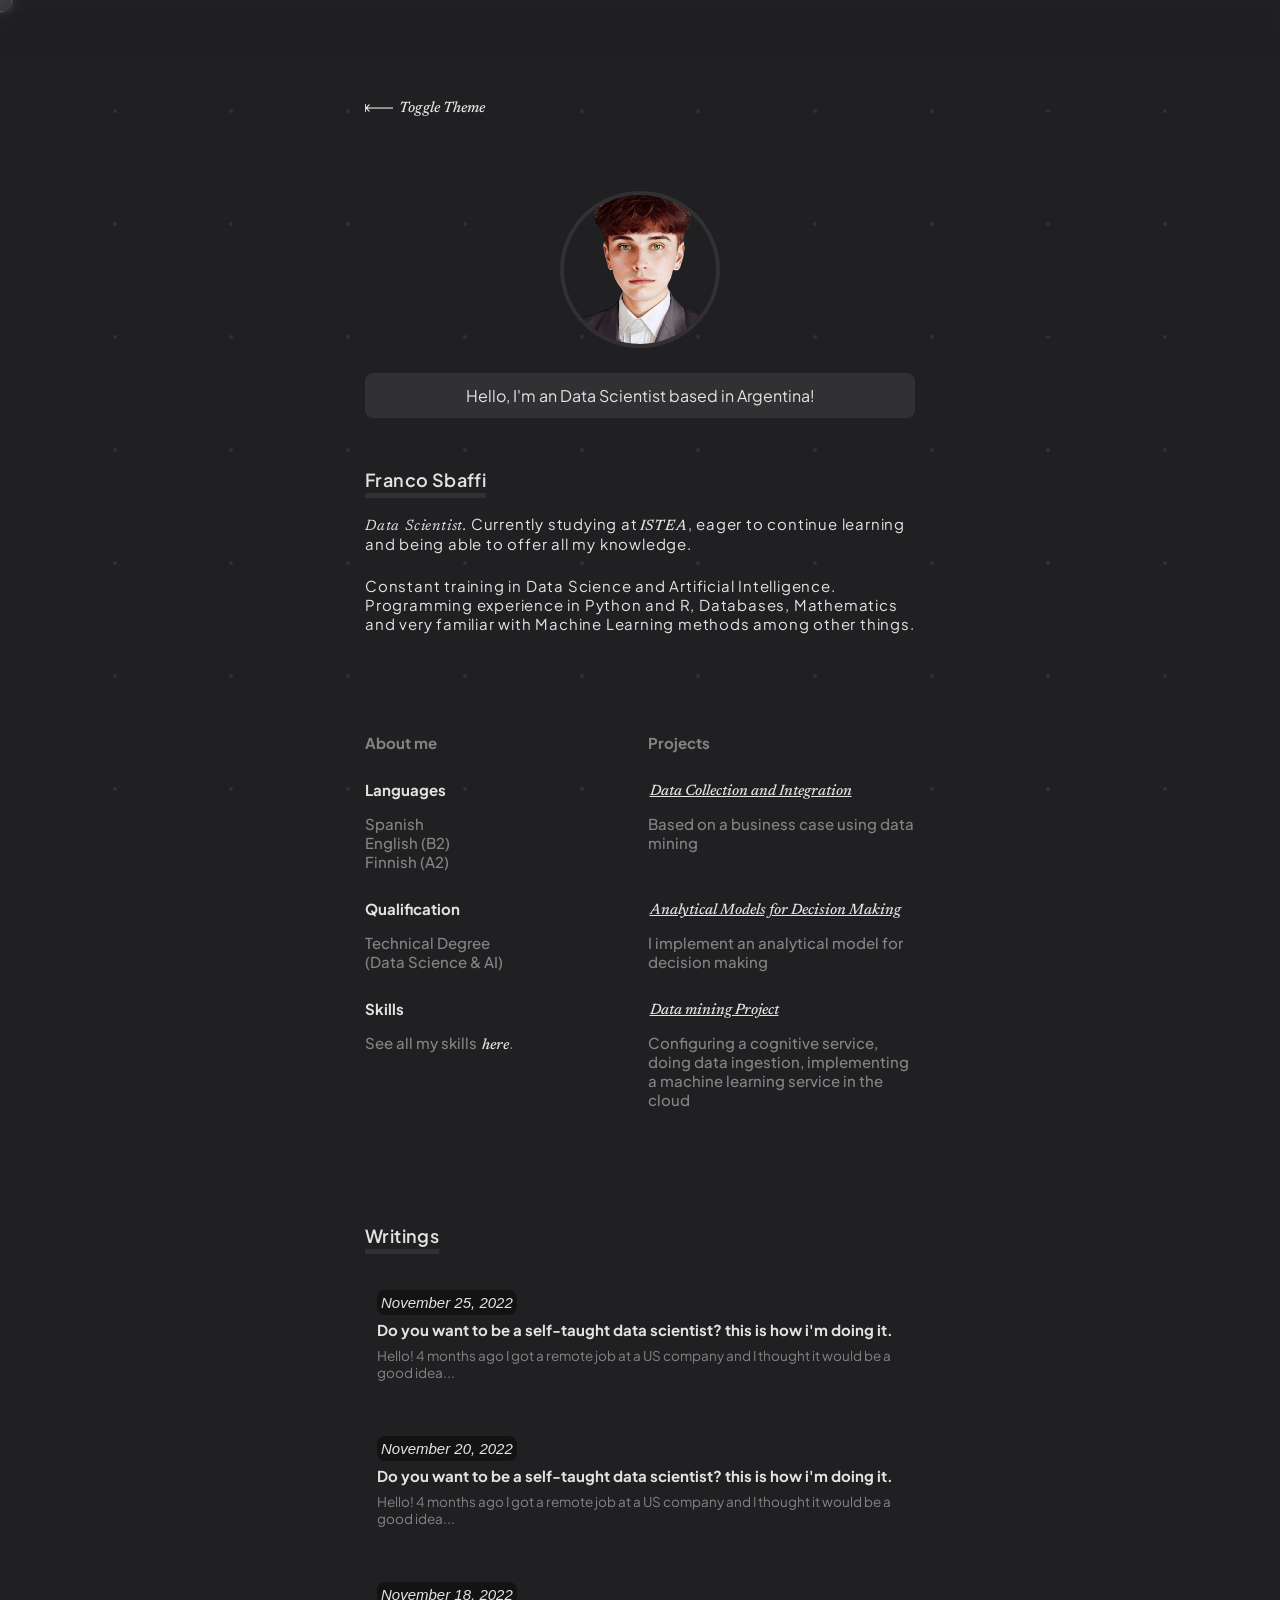
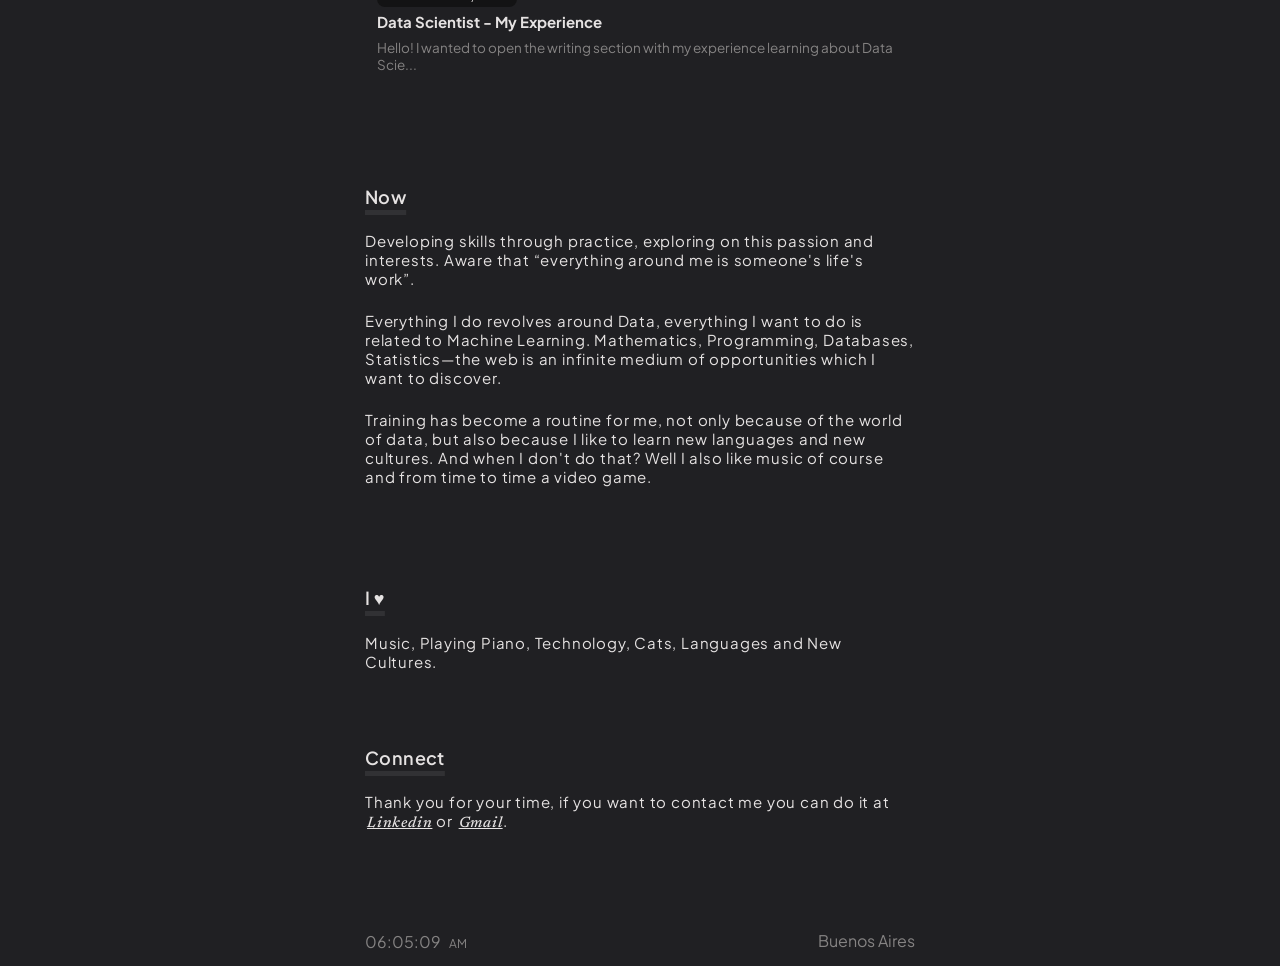
==== commit 4e9493d7: "New Changes v1" ====
--- a/index.html
+++ b/index.html
@@ -43,14 +43,14 @@
             <div class="align-start">
                 <div>
                     <div class="img-content">
-                        <img class="profile-img" src="assets/img/Profile.jpg" alt="Picture">
+                        <img class="profile-img" src="assets/img/Profile.png" alt="Picture">
                     </div>     
                     <p class="presentation">Hello, I'm an Data Scientist based in Argentina!</p>
                 </div>
                 <h1 class="title hover-me">
                     Franco Sbaffi
                 </h1>
-                <p class="sub-title"><span>Data Scientist.</span>  Argentine with European citizenship  currently studying at<a class="link" href="https://www.istea.edu.ar/tecnicatura-superior-en-ciencias-de-datos" target="_blank">ISTEA</a>, eager to continue learning and being able to offer all my knowledge.</p>
+                <p class="sub-title"><span>Data Scientist.</span> Currently studying at<a class="link" href="https://www.istea.edu.ar/tecnicatura-superior-en-ciencias-de-datos" target="_blank">ISTEA</a>, eager to continue learning and being able to offer all my knowledge.</p>
             </div>
             <div class="align-start">
                 <p class="sub-title">
@@ -62,11 +62,11 @@
                 <h3>Projects</h3>
                 <p class="dot">Languages</p>
                 <p class="dot"><a class="project-link btn link" href="#">Data Collection and Integration</a></p>
-                <p class="desc">Spanish <br> English <br> Norwegian</p>
+                <p class="desc">Spanish <br> English (B2) <br> Finnish (A2)</p>
                 <p class="desc">Based on a business case using data mining </p>
                 <p class="dot">Qualification</p>
                 <p class="dot"><a class="project-link link" href="#">Analytical Models for Decision Making</a></p>
-                <p class="desc">Degree (Data Science & AI)</p>
+                <p class="desc">Technical Degree <br> (Data Science & AI)</p>
                 <p class="desc">I implement an analytical model for decision making</p>
                 <p class="dot">Skills</p>
                 <p class="dot"><a class="project-link link" href="#">Data mining Project</a></p>
--- a/assets/css/style.css
+++ b/assets/css/style.css
@@ -260,6 +260,7 @@
 .profile-img {
     width: 160px;
     border-radius: 50%; 
+    background-color: var(--background);
     border: 4px solid var(--background-animated); 
 }
 
